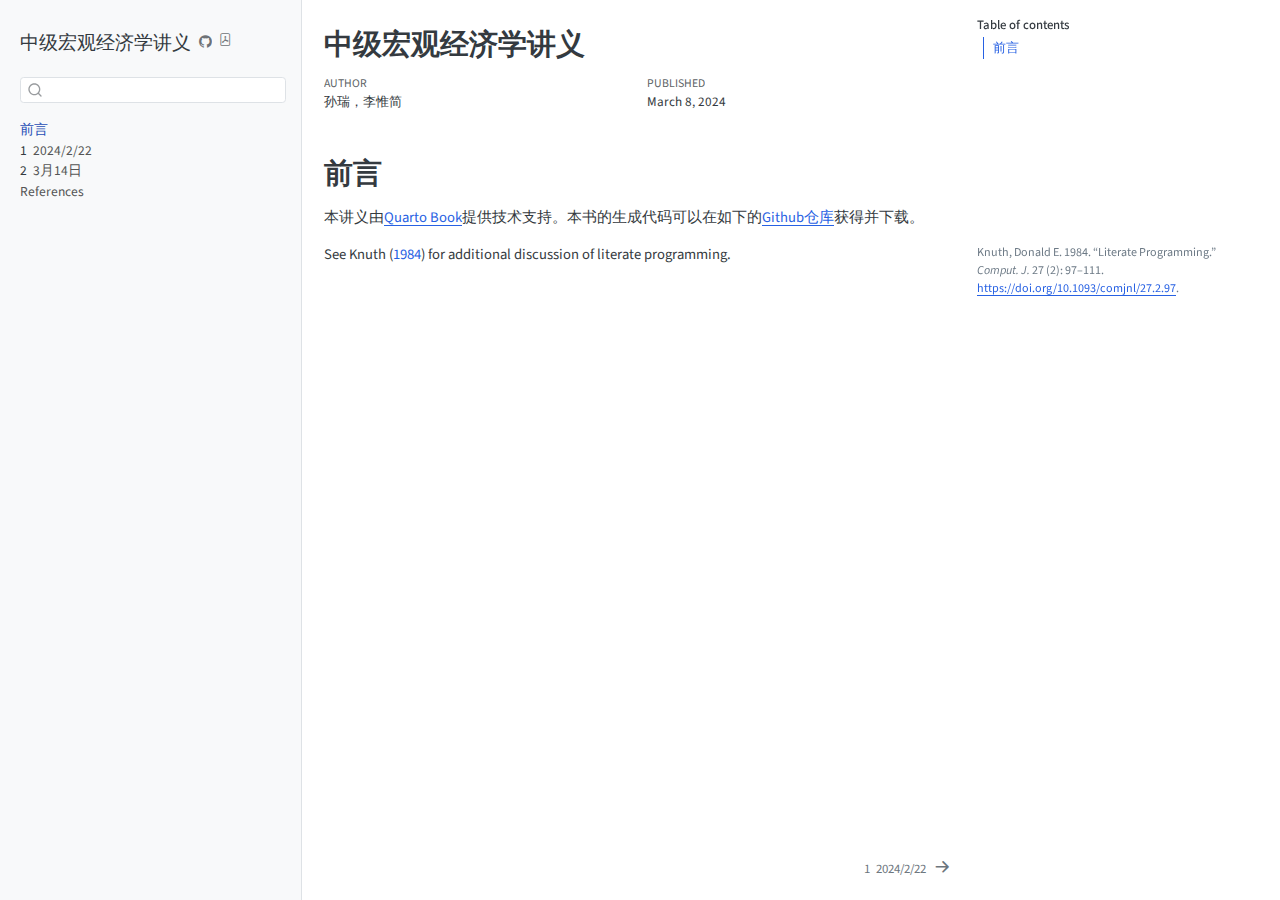
==== docs/index.html @ 631d072f "更新_quarto.yaml" ====
<!DOCTYPE html>
<html xmlns="http://www.w3.org/1999/xhtml" lang="en" xml:lang="en"><head>

<meta charset="utf-8">
<meta name="generator" content="quarto-1.4.550">

<meta name="viewport" content="width=device-width, initial-scale=1.0, user-scalable=yes">

<meta name="author" content="孙瑞，李惟简">
<meta name="dcterms.date" content="2024-03-08">

<title>中级宏观经济学讲义</title>
<style>
code{white-space: pre-wrap;}
span.smallcaps{font-variant: small-caps;}
div.columns{display: flex; gap: min(4vw, 1.5em);}
div.column{flex: auto; overflow-x: auto;}
div.hanging-indent{margin-left: 1.5em; text-indent: -1.5em;}
ul.task-list{list-style: none;}
ul.task-list li input[type="checkbox"] {
  width: 0.8em;
  margin: 0 0.8em 0.2em -1em; /* quarto-specific, see https://github.com/quarto-dev/quarto-cli/issues/4556 */ 
  vertical-align: middle;
}
/* CSS for citations */
div.csl-bib-body { }
div.csl-entry {
  clear: both;
  margin-bottom: 0em;
}
.hanging-indent div.csl-entry {
  margin-left:2em;
  text-indent:-2em;
}
div.csl-left-margin {
  min-width:2em;
  float:left;
}
div.csl-right-inline {
  margin-left:2em;
  padding-left:1em;
}
div.csl-indent {
  margin-left: 2em;
}</style>


<script src="site_libs/quarto-nav/quarto-nav.js"></script>
<script src="site_libs/quarto-nav/headroom.min.js"></script>
<script src="site_libs/clipboard/clipboard.min.js"></script>
<script src="site_libs/quarto-search/autocomplete.umd.js"></script>
<script src="site_libs/quarto-search/fuse.min.js"></script>
<script src="site_libs/quarto-search/quarto-search.js"></script>
<meta name="quarto:offset" content="./">
<link href="./ch1.html" rel="next">
<script src="site_libs/quarto-html/quarto.js"></script>
<script src="site_libs/quarto-html/popper.min.js"></script>
<script src="site_libs/quarto-html/tippy.umd.min.js"></script>
<script src="site_libs/quarto-html/anchor.min.js"></script>
<link href="site_libs/quarto-html/tippy.css" rel="stylesheet">
<link href="site_libs/quarto-html/quarto-syntax-highlighting.css" rel="stylesheet" id="quarto-text-highlighting-styles">
<script src="site_libs/bootstrap/bootstrap.min.js"></script>
<link href="site_libs/bootstrap/bootstrap-icons.css" rel="stylesheet">
<link href="site_libs/bootstrap/bootstrap.min.css" rel="stylesheet" id="quarto-bootstrap" data-mode="light">
<script id="quarto-search-options" type="application/json">{
  "location": "sidebar",
  "copy-button": false,
  "collapse-after": 3,
  "panel-placement": "start",
  "type": "textbox",
  "limit": 50,
  "keyboard-shortcut": [
    "f",
    "/",
    "s"
  ],
  "show-item-context": false,
  "language": {
    "search-no-results-text": "No results",
    "search-matching-documents-text": "matching documents",
    "search-copy-link-title": "Copy link to search",
    "search-hide-matches-text": "Hide additional matches",
    "search-more-match-text": "more match in this document",
    "search-more-matches-text": "more matches in this document",
    "search-clear-button-title": "Clear",
    "search-text-placeholder": "",
    "search-detached-cancel-button-title": "Cancel",
    "search-submit-button-title": "Submit",
    "search-label": "Search"
  }
}</script>
<style>html{ scroll-behavior: smooth; }</style>


</head>

<body class="nav-sidebar docked slimcontent">

<div id="quarto-search-results"></div>
  <header id="quarto-header" class="headroom fixed-top">
  <nav class="quarto-secondary-nav">
    <div class="container-fluid d-flex">
      <button type="button" class="quarto-btn-toggle btn" data-bs-toggle="collapse" data-bs-target=".quarto-sidebar-collapse-item" aria-controls="quarto-sidebar" aria-expanded="false" aria-label="Toggle sidebar navigation" onclick="if (window.quartoToggleHeadroom) { window.quartoToggleHeadroom(); }">
        <i class="bi bi-layout-text-sidebar-reverse"></i>
      </button>
        <nav class="quarto-page-breadcrumbs" aria-label="breadcrumb"><ol class="breadcrumb"><li class="breadcrumb-item"><a href="./index.html">前言</a></li></ol></nav>
        <a class="flex-grow-1" role="button" data-bs-toggle="collapse" data-bs-target=".quarto-sidebar-collapse-item" aria-controls="quarto-sidebar" aria-expanded="false" aria-label="Toggle sidebar navigation" onclick="if (window.quartoToggleHeadroom) { window.quartoToggleHeadroom(); }">      
        </a>
      <button type="button" class="btn quarto-search-button" aria-label="" onclick="window.quartoOpenSearch();">
        <i class="bi bi-search"></i>
      </button>
    </div>
  </nav>
</header>
<!-- content -->
<div id="quarto-content" class="quarto-container page-columns page-rows-contents page-layout-article">
<!-- sidebar -->
  <nav id="quarto-sidebar" class="sidebar collapse collapse-horizontal quarto-sidebar-collapse-item sidebar-navigation docked overflow-auto">
    <div class="pt-lg-2 mt-2 text-left sidebar-header">
    <div class="sidebar-title mb-0 py-0">
      <a href="./">中级宏观经济学讲义</a> 
        <div class="sidebar-tools-main">
    <div class="dropdown">
      <a href="" title="" id="quarto-navigation-tool-dropdown-0" class="quarto-navigation-tool dropdown-toggle px-1" data-bs-toggle="dropdown" aria-expanded="false" aria-label=""><i class="bi bi-github"></i></a>
      <ul class="dropdown-menu" aria-labelledby="quarto-navigation-tool-dropdown-0">
          <li>
            <a class="dropdown-item sidebar-tools-main-item" href="https://github.com/George-Sun-ECON/Intermediate_Macro">
            Source Code
            </a>
          </li>
      </ul>
    </div>
    <a href="./中级宏观经济学讲义.pdf" title="Download PDF" class="quarto-navigation-tool px-1" aria-label="Download PDF"><i class="bi bi-file-pdf"></i></a>
</div>
    </div>
      </div>
        <div class="mt-2 flex-shrink-0 align-items-center">
        <div class="sidebar-search">
        <div id="quarto-search" class="" title="Search"></div>
        </div>
        </div>
    <div class="sidebar-menu-container"> 
    <ul class="list-unstyled mt-1">
        <li class="sidebar-item">
  <div class="sidebar-item-container"> 
  <a href="./index.html" class="sidebar-item-text sidebar-link active">
 <span class="menu-text">前言</span></a>
  </div>
</li>
        <li class="sidebar-item">
  <div class="sidebar-item-container"> 
  <a href="./ch1.html" class="sidebar-item-text sidebar-link">
 <span class="menu-text"><span class="chapter-number">1</span>&nbsp; <span class="chapter-title">2024/2/22</span></span></a>
  </div>
</li>
        <li class="sidebar-item">
  <div class="sidebar-item-container"> 
  <a href="./ch2.html" class="sidebar-item-text sidebar-link">
 <span class="menu-text"><span class="chapter-number">2</span>&nbsp; <span class="chapter-title">3月14日</span></span></a>
  </div>
</li>
        <li class="sidebar-item">
  <div class="sidebar-item-container"> 
  <a href="./references.html" class="sidebar-item-text sidebar-link">
 <span class="menu-text">References</span></a>
  </div>
</li>
    </ul>
    </div>
</nav>
<div id="quarto-sidebar-glass" class="quarto-sidebar-collapse-item" data-bs-toggle="collapse" data-bs-target=".quarto-sidebar-collapse-item"></div>
<!-- margin-sidebar -->
    <div id="quarto-margin-sidebar" class="sidebar margin-sidebar">
        <nav id="TOC" role="doc-toc" class="toc-active">
    <h2 id="toc-title">Table of contents</h2>
   
  <ul>
  <li><a href="#前言" id="toc-前言" class="nav-link active" data-scroll-target="#前言">前言</a></li>
  </ul>
</nav>
    </div>
<!-- main -->
<main class="content page-columns page-full" id="quarto-document-content">

<header id="title-block-header" class="quarto-title-block default">
<div class="quarto-title">
<h1 class="title">中级宏观经济学讲义</h1>
</div>



<div class="quarto-title-meta">

    <div>
    <div class="quarto-title-meta-heading">Author</div>
    <div class="quarto-title-meta-contents">
             <p>孙瑞，李惟简 </p>
          </div>
  </div>
    
    <div>
    <div class="quarto-title-meta-heading">Published</div>
    <div class="quarto-title-meta-contents">
      <p class="date">March 8, 2024</p>
    </div>
  </div>
  
    
  </div>
  


</header>


<section id="前言" class="level1 unnumbered page-columns page-full">
<h1 class="unnumbered">前言</h1>
<p>本讲义由<a href="https://quarto.org/docs/books">Quarto Book</a>提供技术支持。本书的生成代码可以在如下的<a href="https://George-Sun-Econ.github.io">Github仓库</a>获得并下载。</p>
<p>See <span class="citation" data-cites="knuth84">Knuth (<a href="references.html#ref-knuth84" role="doc-biblioref">1984</a>)</span> for additional discussion of literate programming.</p>


<div class="no-row-height column-margin column-container"><div id="ref-knuth84" class="csl-entry" role="listitem">
Knuth, Donald E. 1984. <span>“Literate Programming.”</span> <em>Comput. J.</em> 27 (2): 97–111. <a href="https://doi.org/10.1093/comjnl/27.2.97">https://doi.org/10.1093/comjnl/27.2.97</a>.
</div></div>
</section>

</main> <!-- /main -->
<script id="quarto-html-after-body" type="application/javascript">
window.document.addEventListener("DOMContentLoaded", function (event) {
  const toggleBodyColorMode = (bsSheetEl) => {
    const mode = bsSheetEl.getAttribute("data-mode");
    const bodyEl = window.document.querySelector("body");
    if (mode === "dark") {
      bodyEl.classList.add("quarto-dark");
      bodyEl.classList.remove("quarto-light");
    } else {
      bodyEl.classList.add("quarto-light");
      bodyEl.classList.remove("quarto-dark");
    }
  }
  const toggleBodyColorPrimary = () => {
    const bsSheetEl = window.document.querySelector("link#quarto-bootstrap");
    if (bsSheetEl) {
      toggleBodyColorMode(bsSheetEl);
    }
  }
  toggleBodyColorPrimary();  
  const icon = "";
  const anchorJS = new window.AnchorJS();
  anchorJS.options = {
    placement: 'right',
    icon: icon
  };
  anchorJS.add('.anchored');
  const isCodeAnnotation = (el) => {
    for (const clz of el.classList) {
      if (clz.startsWith('code-annotation-')) {                     
        return true;
      }
    }
    return false;
  }
  const clipboard = new window.ClipboardJS('.code-copy-button', {
    text: function(trigger) {
      const codeEl = trigger.previousElementSibling.cloneNode(true);
      for (const childEl of codeEl.children) {
        if (isCodeAnnotation(childEl)) {
          childEl.remove();
        }
      }
      return codeEl.innerText;
    }
  });
  clipboard.on('success', function(e) {
    // button target
    const button = e.trigger;
    // don't keep focus
    button.blur();
    // flash "checked"
    button.classList.add('code-copy-button-checked');
    var currentTitle = button.getAttribute("title");
    button.setAttribute("title", "Copied!");
    let tooltip;
    if (window.bootstrap) {
      button.setAttribute("data-bs-toggle", "tooltip");
      button.setAttribute("data-bs-placement", "left");
      button.setAttribute("data-bs-title", "Copied!");
      tooltip = new bootstrap.Tooltip(button, 
        { trigger: "manual", 
          customClass: "code-copy-button-tooltip",
          offset: [0, -8]});
      tooltip.show();    
    }
    setTimeout(function() {
      if (tooltip) {
        tooltip.hide();
        button.removeAttribute("data-bs-title");
        button.removeAttribute("data-bs-toggle");
        button.removeAttribute("data-bs-placement");
      }
      button.setAttribute("title", currentTitle);
      button.classList.remove('code-copy-button-checked');
    }, 1000);
    // clear code selection
    e.clearSelection();
  });
  function tippyHover(el, contentFn, onTriggerFn, onUntriggerFn) {
    const config = {
      allowHTML: true,
      maxWidth: 500,
      delay: 100,
      arrow: false,
      appendTo: function(el) {
          return el.parentElement;
      },
      interactive: true,
      interactiveBorder: 10,
      theme: 'quarto',
      placement: 'bottom-start',
    };
    if (contentFn) {
      config.content = contentFn;
    }
    if (onTriggerFn) {
      config.onTrigger = onTriggerFn;
    }
    if (onUntriggerFn) {
      config.onUntrigger = onUntriggerFn;
    }
    window.tippy(el, config); 
  }
  const noterefs = window.document.querySelectorAll('a[role="doc-noteref"]');
  for (var i=0; i<noterefs.length; i++) {
    const ref = noterefs[i];
    tippyHover(ref, function() {
      // use id or data attribute instead here
      let href = ref.getAttribute('data-footnote-href') || ref.getAttribute('href');
      try { href = new URL(href).hash; } catch {}
      const id = href.replace(/^#\/?/, "");
      const note = window.document.getElementById(id);
      return note.innerHTML;
    });
  }
  const xrefs = window.document.querySelectorAll('a.quarto-xref');
  const processXRef = (id, note) => {
    // Strip column container classes
    const stripColumnClz = (el) => {
      el.classList.remove("page-full", "page-columns");
      if (el.children) {
        for (const child of el.children) {
          stripColumnClz(child);
        }
      }
    }
    stripColumnClz(note)
    if (id === null || id.startsWith('sec-')) {
      // Special case sections, only their first couple elements
      const container = document.createElement("div");
      if (note.children && note.children.length > 2) {
        container.appendChild(note.children[0].cloneNode(true));
        for (let i = 1; i < note.children.length; i++) {
          const child = note.children[i];
          if (child.tagName === "P" && child.innerText === "") {
            continue;
          } else {
            container.appendChild(child.cloneNode(true));
            break;
          }
        }
        if (window.Quarto?.typesetMath) {
          window.Quarto.typesetMath(container);
        }
        return container.innerHTML
      } else {
        if (window.Quarto?.typesetMath) {
          window.Quarto.typesetMath(note);
        }
        return note.innerHTML;
      }
    } else {
      // Remove any anchor links if they are present
      const anchorLink = note.querySelector('a.anchorjs-link');
      if (anchorLink) {
        anchorLink.remove();
      }
      if (window.Quarto?.typesetMath) {
        window.Quarto.typesetMath(note);
      }
      // TODO in 1.5, we should make sure this works without a callout special case
      if (note.classList.contains("callout")) {
        return note.outerHTML;
      } else {
        return note.innerHTML;
      }
    }
  }
  for (var i=0; i<xrefs.length; i++) {
    const xref = xrefs[i];
    tippyHover(xref, undefined, function(instance) {
      instance.disable();
      let url = xref.getAttribute('href');
      let hash = undefined; 
      if (url.startsWith('#')) {
        hash = url;
      } else {
        try { hash = new URL(url).hash; } catch {}
      }
      if (hash) {
        const id = hash.replace(/^#\/?/, "");
        const note = window.document.getElementById(id);
        if (note !== null) {
          try {
            const html = processXRef(id, note.cloneNode(true));
            instance.setContent(html);
          } finally {
            instance.enable();
            instance.show();
          }
        } else {
          // See if we can fetch this
          fetch(url.split('#')[0])
          .then(res => res.text())
          .then(html => {
            const parser = new DOMParser();
            const htmlDoc = parser.parseFromString(html, "text/html");
            const note = htmlDoc.getElementById(id);
            if (note !== null) {
              const html = processXRef(id, note);
              instance.setContent(html);
            } 
          }).finally(() => {
            instance.enable();
            instance.show();
          });
        }
      } else {
        // See if we can fetch a full url (with no hash to target)
        // This is a special case and we should probably do some content thinning / targeting
        fetch(url)
        .then(res => res.text())
        .then(html => {
          const parser = new DOMParser();
          const htmlDoc = parser.parseFromString(html, "text/html");
          const note = htmlDoc.querySelector('main.content');
          if (note !== null) {
            // This should only happen for chapter cross references
            // (since there is no id in the URL)
            // remove the first header
            if (note.children.length > 0 && note.children[0].tagName === "HEADER") {
              note.children[0].remove();
            }
            const html = processXRef(null, note);
            instance.setContent(html);
          } 
        }).finally(() => {
          instance.enable();
          instance.show();
        });
      }
    }, function(instance) {
    });
  }
      let selectedAnnoteEl;
      const selectorForAnnotation = ( cell, annotation) => {
        let cellAttr = 'data-code-cell="' + cell + '"';
        let lineAttr = 'data-code-annotation="' +  annotation + '"';
        const selector = 'span[' + cellAttr + '][' + lineAttr + ']';
        return selector;
      }
      const selectCodeLines = (annoteEl) => {
        const doc = window.document;
        const targetCell = annoteEl.getAttribute("data-target-cell");
        const targetAnnotation = annoteEl.getAttribute("data-target-annotation");
        const annoteSpan = window.document.querySelector(selectorForAnnotation(targetCell, targetAnnotation));
        const lines = annoteSpan.getAttribute("data-code-lines").split(",");
        const lineIds = lines.map((line) => {
          return targetCell + "-" + line;
        })
        let top = null;
        let height = null;
        let parent = null;
        if (lineIds.length > 0) {
            //compute the position of the single el (top and bottom and make a div)
            const el = window.document.getElementById(lineIds[0]);
            top = el.offsetTop;
            height = el.offsetHeight;
            parent = el.parentElement.parentElement;
          if (lineIds.length > 1) {
            const lastEl = window.document.getElementById(lineIds[lineIds.length - 1]);
            const bottom = lastEl.offsetTop + lastEl.offsetHeight;
            height = bottom - top;
          }
          if (top !== null && height !== null && parent !== null) {
            // cook up a div (if necessary) and position it 
            let div = window.document.getElementById("code-annotation-line-highlight");
            if (div === null) {
              div = window.document.createElement("div");
              div.setAttribute("id", "code-annotation-line-highlight");
              div.style.position = 'absolute';
              parent.appendChild(div);
            }
            div.style.top = top - 2 + "px";
            div.style.height = height + 4 + "px";
            div.style.left = 0;
            let gutterDiv = window.document.getElementById("code-annotation-line-highlight-gutter");
            if (gutterDiv === null) {
              gutterDiv = window.document.createElement("div");
              gutterDiv.setAttribute("id", "code-annotation-line-highlight-gutter");
              gutterDiv.style.position = 'absolute';
              const codeCell = window.document.getElementById(targetCell);
              const gutter = codeCell.querySelector('.code-annotation-gutter');
              gutter.appendChild(gutterDiv);
            }
            gutterDiv.style.top = top - 2 + "px";
            gutterDiv.style.height = height + 4 + "px";
          }
          selectedAnnoteEl = annoteEl;
        }
      };
      const unselectCodeLines = () => {
        const elementsIds = ["code-annotation-line-highlight", "code-annotation-line-highlight-gutter"];
        elementsIds.forEach((elId) => {
          const div = window.document.getElementById(elId);
          if (div) {
            div.remove();
          }
        });
        selectedAnnoteEl = undefined;
      };
        // Handle positioning of the toggle
    window.addEventListener(
      "resize",
      throttle(() => {
        elRect = undefined;
        if (selectedAnnoteEl) {
          selectCodeLines(selectedAnnoteEl);
        }
      }, 10)
    );
    function throttle(fn, ms) {
    let throttle = false;
    let timer;
      return (...args) => {
        if(!throttle) { // first call gets through
            fn.apply(this, args);
            throttle = true;
        } else { // all the others get throttled
            if(timer) clearTimeout(timer); // cancel #2
            timer = setTimeout(() => {
              fn.apply(this, args);
              timer = throttle = false;
            }, ms);
        }
      };
    }
      // Attach click handler to the DT
      const annoteDls = window.document.querySelectorAll('dt[data-target-cell]');
      for (const annoteDlNode of annoteDls) {
        annoteDlNode.addEventListener('click', (event) => {
          const clickedEl = event.target;
          if (clickedEl !== selectedAnnoteEl) {
            unselectCodeLines();
            const activeEl = window.document.querySelector('dt[data-target-cell].code-annotation-active');
            if (activeEl) {
              activeEl.classList.remove('code-annotation-active');
            }
            selectCodeLines(clickedEl);
            clickedEl.classList.add('code-annotation-active');
          } else {
            // Unselect the line
            unselectCodeLines();
            clickedEl.classList.remove('code-annotation-active');
          }
        });
      }
  const findCites = (el) => {
    const parentEl = el.parentElement;
    if (parentEl) {
      const cites = parentEl.dataset.cites;
      if (cites) {
        return {
          el,
          cites: cites.split(' ')
        };
      } else {
        return findCites(el.parentElement)
      }
    } else {
      return undefined;
    }
  };
  var bibliorefs = window.document.querySelectorAll('a[role="doc-biblioref"]');
  for (var i=0; i<bibliorefs.length; i++) {
    const ref = bibliorefs[i];
    const citeInfo = findCites(ref);
    if (citeInfo) {
      tippyHover(citeInfo.el, function() {
        var popup = window.document.createElement('div');
        citeInfo.cites.forEach(function(cite) {
          var citeDiv = window.document.createElement('div');
          citeDiv.classList.add('hanging-indent');
          citeDiv.classList.add('csl-entry');
          var biblioDiv = window.document.getElementById('ref-' + cite);
          if (biblioDiv) {
            citeDiv.innerHTML = biblioDiv.innerHTML;
          }
          popup.appendChild(citeDiv);
        });
        return popup.innerHTML;
      });
    }
  }
});
</script>
<nav class="page-navigation">
  <div class="nav-page nav-page-previous">
  </div>
  <div class="nav-page nav-page-next">
      <a href="./ch1.html" class="pagination-link" aria-label="2024/2/22">
        <span class="nav-page-text"><span class="chapter-number">1</span>&nbsp; <span class="chapter-title">2024/2/22</span></span> <i class="bi bi-arrow-right-short"></i>
      </a>
  </div>
</nav>
</div> <!-- /content -->




<script src="site_libs/quarto-html/zenscroll-min.js"></script>
</body></html>
---- docs/site_libs/quarto-html/tippy.css ----
.tippy-box[data-animation=fade][data-state=hidden]{opacity:0}[data-tippy-root]{max-width:calc(100vw - 10px)}.tippy-box{position:relative;background-color:#333;color:#fff;border-radius:4px;font-size:14px;line-height:1.4;white-space:normal;outline:0;transition-property:transform,visibility,opacity}.tippy-box[data-placement^=top]>.tippy-arrow{bottom:0}.tippy-box[data-placement^=top]>.tippy-arrow:before{bottom:-7px;left:0;border-width:8px 8px 0;border-top-color:initial;transform-origin:center top}.tippy-box[data-placement^=bottom]>.tippy-arrow{top:0}.tippy-box[data-placement^=bottom]>.tippy-arrow:before{top:-7px;left:0;border-width:0 8px 8px;border-bottom-color:initial;transform-origin:center bottom}.tippy-box[data-placement^=left]>.tippy-arrow{right:0}.tippy-box[data-placement^=left]>.tippy-arrow:before{border-width:8px 0 8px 8px;border-left-color:initial;right:-7px;transform-origin:center left}.tippy-box[data-placement^=right]>.tippy-arrow{left:0}.tippy-box[data-placement^=right]>.tippy-arrow:before{left:-7px;border-width:8px 8px 8px 0;border-right-color:initial;transform-origin:center right}.tippy-box[data-inertia][data-state=visible]{transition-timing-function:cubic-bezier(.54,1.5,.38,1.11)}.tippy-arrow{width:16px;height:16px;color:#333}.tippy-arrow:before{content:"";position:absolute;border-color:transparent;border-style:solid}.tippy-content{position:relative;padding:5px 9px;z-index:1}
---- docs/site_libs/quarto-html/quarto-syntax-highlighting.css ----
/* quarto syntax highlight colors */
:root {
  --quarto-hl-ot-color: #003B4F;
  --quarto-hl-at-color: #657422;
  --quarto-hl-ss-color: #20794D;
  --quarto-hl-an-color: #5E5E5E;
  --quarto-hl-fu-color: #4758AB;
  --quarto-hl-st-color: #20794D;
  --quarto-hl-cf-color: #003B4F;
  --quarto-hl-op-color: #5E5E5E;
  --quarto-hl-er-color: #AD0000;
  --quarto-hl-bn-color: #AD0000;
  --quarto-hl-al-color: #AD0000;
  --quarto-hl-va-color: #111111;
  --quarto-hl-bu-color: inherit;
  --quarto-hl-ex-color: inherit;
  --quarto-hl-pp-color: #AD0000;
  --quarto-hl-in-color: #5E5E5E;
  --quarto-hl-vs-color: #20794D;
  --quarto-hl-wa-color: #5E5E5E;
  --quarto-hl-do-color: #5E5E5E;
  --quarto-hl-im-color: #00769E;
  --quarto-hl-ch-color: #20794D;
  --quarto-hl-dt-color: #AD0000;
  --quarto-hl-fl-color: #AD0000;
  --quarto-hl-co-color: #5E5E5E;
  --quarto-hl-cv-color: #5E5E5E;
  --quarto-hl-cn-color: #8f5902;
  --quarto-hl-sc-color: #5E5E5E;
  --quarto-hl-dv-color: #AD0000;
  --quarto-hl-kw-color: #003B4F;
}

/* other quarto variables */
:root {
  --quarto-font-monospace: SFMono-Regular, Menlo, Monaco, Consolas, "Liberation Mono", "Courier New", monospace;
}

pre > code.sourceCode > span {
  color: #003B4F;
}

code span {
  color: #003B4F;
}

code.sourceCode > span {
  color: #003B4F;
}

div.sourceCode,
div.sourceCode pre.sourceCode {
  color: #003B4F;
}

code span.ot {
  color: #003B4F;
  font-style: inherit;
}

code span.at {
  color: #657422;
  font-style: inherit;
}

code span.ss {
  color: #20794D;
  font-style: inherit;
}

code span.an {
  color: #5E5E5E;
  font-style: inherit;
}

code span.fu {
  color: #4758AB;
  font-style: inherit;
}

code span.st {
  color: #20794D;
  font-style: inherit;
}

code span.cf {
  color: #003B4F;
  font-style: inherit;
}

code span.op {
  color: #5E5E5E;
  font-style: inherit;
}

code span.er {
  color: #AD0000;
  font-style: inherit;
}

code span.bn {
  color: #AD0000;
  font-style: inherit;
}

code span.al {
  color: #AD0000;
  font-style: inherit;
}

code span.va {
  color: #111111;
  font-style: inherit;
}

code span.bu {
  font-style: inherit;
}

code span.ex {
  font-style: inherit;
}

code span.pp {
  color: #AD0000;
  font-style: inherit;
}

code span.in {
  color: #5E5E5E;
  font-style: inherit;
}

code span.vs {
  color: #20794D;
  font-style: inherit;
}

code span.wa {
  color: #5E5E5E;
  font-style: italic;
}

code span.do {
  color: #5E5E5E;
  font-style: italic;
}

code span.im {
  color: #00769E;
  font-style: inherit;
}

code span.ch {
  color: #20794D;
  font-style: inherit;
}

code span.dt {
  color: #AD0000;
  font-style: inherit;
}

code span.fl {
  color: #AD0000;
  font-style: inherit;
}

code span.co {
  color: #5E5E5E;
  font-style: inherit;
}

code span.cv {
  color: #5E5E5E;
  font-style: italic;
}

code span.cn {
  color: #8f5902;
  font-style: inherit;
}

code span.sc {
  color: #5E5E5E;
  font-style: inherit;
}

code span.dv {
  color: #AD0000;
  font-style: inherit;
}

code span.kw {
  color: #003B4F;
  font-style: inherit;
}

.prevent-inlining {
  content: "</";
}

/*# sourceMappingURL=debc5d5d77c3f9108843748ff7464032.css.map */
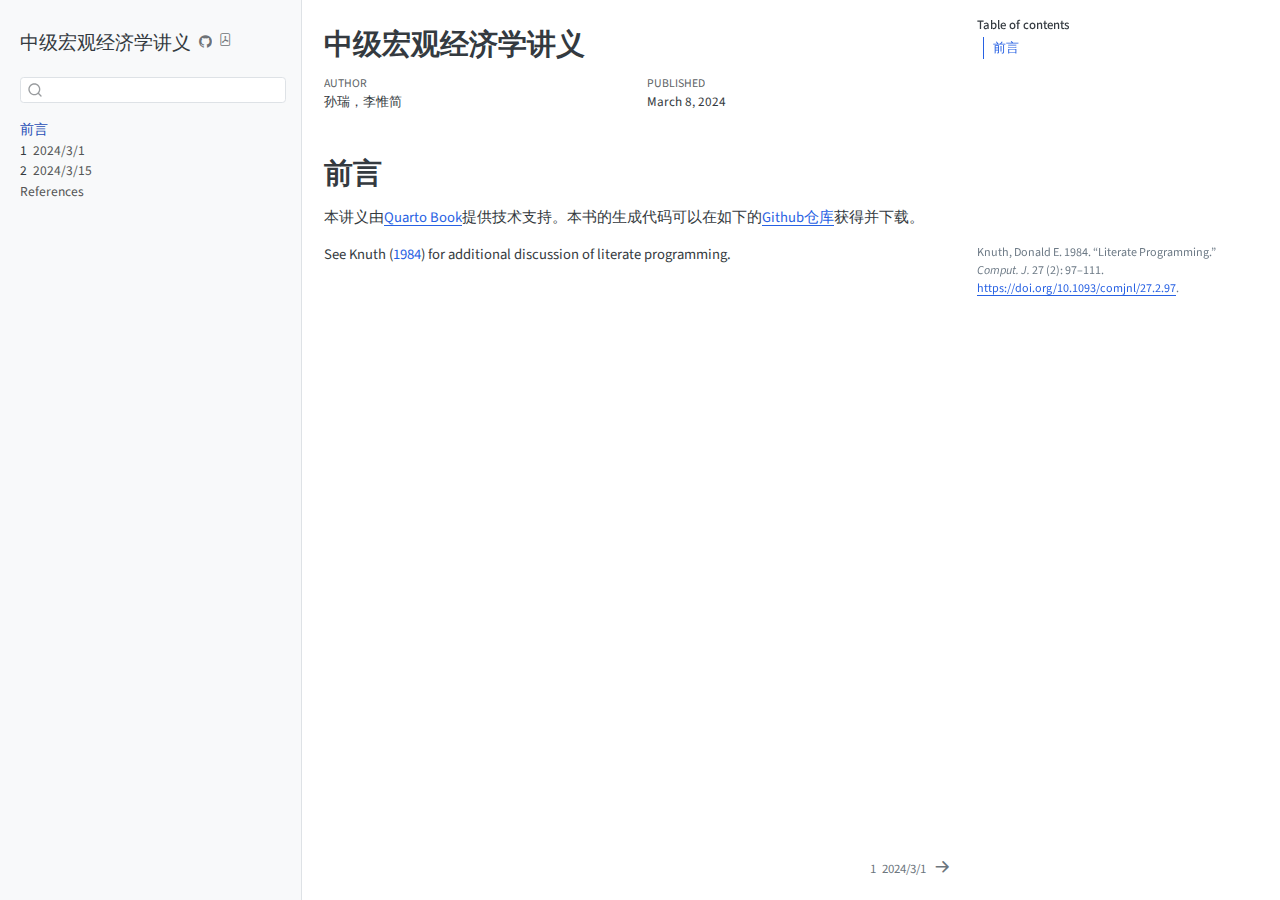
==== commit 9db84007: "3/8 更新" ====
--- a/docs/index.html
+++ b/docs/index.html
@@ -150,13 +150,13 @@
         <li class="sidebar-item">
   <div class="sidebar-item-container"> 
   <a href="./ch1.html" class="sidebar-item-text sidebar-link">
- <span class="menu-text"><span class="chapter-number">1</span>&nbsp; <span class="chapter-title">2024/2/22</span></span></a>
+ <span class="menu-text"><span class="chapter-number">1</span>&nbsp; <span class="chapter-title">2024/3/1</span></span></a>
   </div>
 </li>
         <li class="sidebar-item">
   <div class="sidebar-item-container"> 
   <a href="./ch2.html" class="sidebar-item-text sidebar-link">
- <span class="menu-text"><span class="chapter-number">2</span>&nbsp; <span class="chapter-title">3月14日</span></span></a>
+ <span class="menu-text"><span class="chapter-number">2</span>&nbsp; <span class="chapter-title">2024/3/15</span></span></a>
   </div>
 </li>
         <li class="sidebar-item">
@@ -616,8 +616,8 @@
   <div class="nav-page nav-page-previous">
   </div>
   <div class="nav-page nav-page-next">
-      <a href="./ch1.html" class="pagination-link" aria-label="2024/2/22">
-        <span class="nav-page-text"><span class="chapter-number">1</span>&nbsp; <span class="chapter-title">2024/2/22</span></span> <i class="bi bi-arrow-right-short"></i>
+      <a href="./ch1.html" class="pagination-link" aria-label="2024/3/1">
+        <span class="nav-page-text"><span class="chapter-number">1</span>&nbsp; <span class="chapter-title">2024/3/1</span></span> <i class="bi bi-arrow-right-short"></i>
       </a>
   </div>
 </nav>
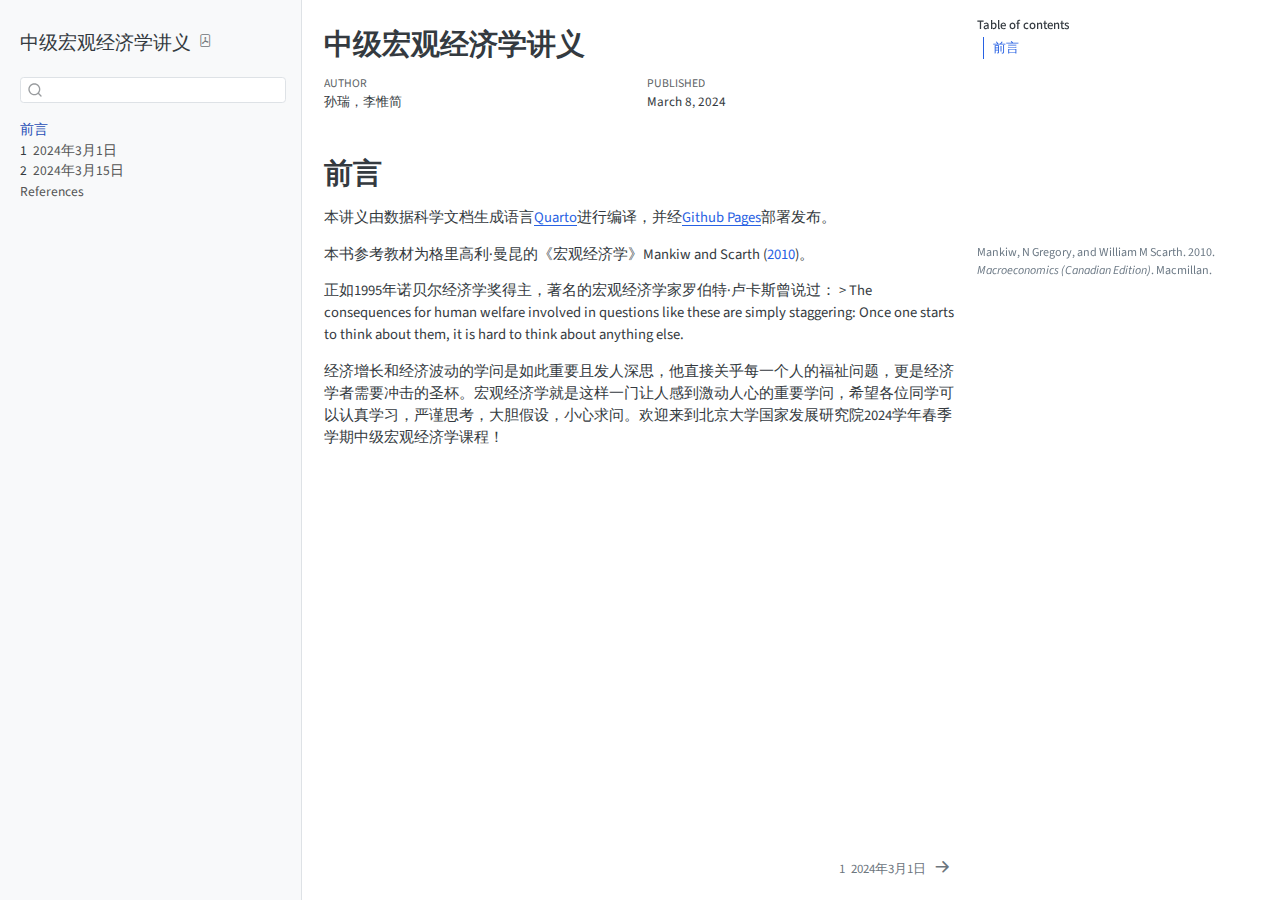
==== commit bc03a905: "3/9更新" ====
--- a/docs/index.html
+++ b/docs/index.html
@@ -120,16 +120,6 @@
     <div class="sidebar-title mb-0 py-0">
       <a href="./">中级宏观经济学讲义</a> 
         <div class="sidebar-tools-main">
-    <div class="dropdown">
-      <a href="" title="" id="quarto-navigation-tool-dropdown-0" class="quarto-navigation-tool dropdown-toggle px-1" data-bs-toggle="dropdown" aria-expanded="false" aria-label=""><i class="bi bi-github"></i></a>
-      <ul class="dropdown-menu" aria-labelledby="quarto-navigation-tool-dropdown-0">
-          <li>
-            <a class="dropdown-item sidebar-tools-main-item" href="https://github.com/George-Sun-ECON/Intermediate_Macro">
-            Source Code
-            </a>
-          </li>
-      </ul>
-    </div>
     <a href="./中级宏观经济学讲义.pdf" title="Download PDF" class="quarto-navigation-tool px-1" aria-label="Download PDF"><i class="bi bi-file-pdf"></i></a>
 </div>
     </div>
@@ -150,13 +140,13 @@
         <li class="sidebar-item">
   <div class="sidebar-item-container"> 
   <a href="./ch1.html" class="sidebar-item-text sidebar-link">
- <span class="menu-text"><span class="chapter-number">1</span>&nbsp; <span class="chapter-title">2024/3/1</span></span></a>
+ <span class="menu-text"><span class="chapter-number">1</span>&nbsp; <span class="chapter-title">2024年3月1日</span></span></a>
   </div>
 </li>
         <li class="sidebar-item">
   <div class="sidebar-item-container"> 
   <a href="./ch2.html" class="sidebar-item-text sidebar-link">
- <span class="menu-text"><span class="chapter-number">2</span>&nbsp; <span class="chapter-title">2024/3/15</span></span></a>
+ <span class="menu-text"><span class="chapter-number">2</span>&nbsp; <span class="chapter-title">2024年3月15日</span></span></a>
   </div>
 </li>
         <li class="sidebar-item">
@@ -215,13 +205,15 @@
 
 <section id="前言" class="level1 unnumbered page-columns page-full">
 <h1 class="unnumbered">前言</h1>
-<p>本讲义由<a href="https://quarto.org/docs/books">Quarto Book</a>提供技术支持。本书的生成代码可以在如下的<a href="https://George-Sun-Econ.github.io">Github仓库</a>获得并下载。</p>
-<p>See <span class="citation" data-cites="knuth84">Knuth (<a href="references.html#ref-knuth84" role="doc-biblioref">1984</a>)</span> for additional discussion of literate programming.</p>
-
-
-<div class="no-row-height column-margin column-container"><div id="ref-knuth84" class="csl-entry" role="listitem">
-Knuth, Donald E. 1984. <span>“Literate Programming.”</span> <em>Comput. J.</em> 27 (2): 97–111. <a href="https://doi.org/10.1093/comjnl/27.2.97">https://doi.org/10.1093/comjnl/27.2.97</a>.
-</div></div>
+<p>本讲义由数据科学文档生成语言<a href="https://quarto.org/docs/books">Quarto</a>进行编译，并经<a href="https://pages.github.com/">Github Pages</a>部署发布。</p>
+<p>本书参考教材为格里高利·曼昆的《宏观经济学》<span class="citation" data-cites="mankiw2010macroeconomics">Mankiw and Scarth (<a href="references.html#ref-mankiw2010macroeconomics" role="doc-biblioref">2010</a>)</span>。</p>
+<div class="no-row-height column-margin column-container"><div id="ref-mankiw2010macroeconomics" class="csl-entry" role="listitem">
+Mankiw, N Gregory, and William M Scarth. 2010. <em>Macroeconomics (Canadian Edition)</em>. Macmillan.
+</div></div><p>正如1995年诺贝尔经济学奖得主，著名的宏观经济学家罗伯特·卢卡斯曾说过： &gt; The consequences for human welfare involved in questions like these are simply staggering: Once one starts to think about them, it is hard to think about anything else.</p>
+<p>经济增长和经济波动的学问是如此重要且发人深思，他直接关乎每一个人的福祉问题，更是经济学者需要冲击的圣杯。宏观经济学就是这样一门让人感到激动人心的重要学问，希望各位同学可以认真学习，严谨思考，大胆假设，小心求问。欢迎来到北京大学国家发展研究院2024学年春季学期中级宏观经济学课程！</p>
+
+
+
 </section>
 
 </main> <!-- /main -->
@@ -616,8 +608,8 @@
   <div class="nav-page nav-page-previous">
   </div>
   <div class="nav-page nav-page-next">
-      <a href="./ch1.html" class="pagination-link" aria-label="2024/3/1">
-        <span class="nav-page-text"><span class="chapter-number">1</span>&nbsp; <span class="chapter-title">2024/3/1</span></span> <i class="bi bi-arrow-right-short"></i>
+      <a href="./ch1.html" class="pagination-link" aria-label="2024年3月1日">
+        <span class="nav-page-text"><span class="chapter-number">1</span>&nbsp; <span class="chapter-title">2024年3月1日</span></span> <i class="bi bi-arrow-right-short"></i>
       </a>
   </div>
 </nav>
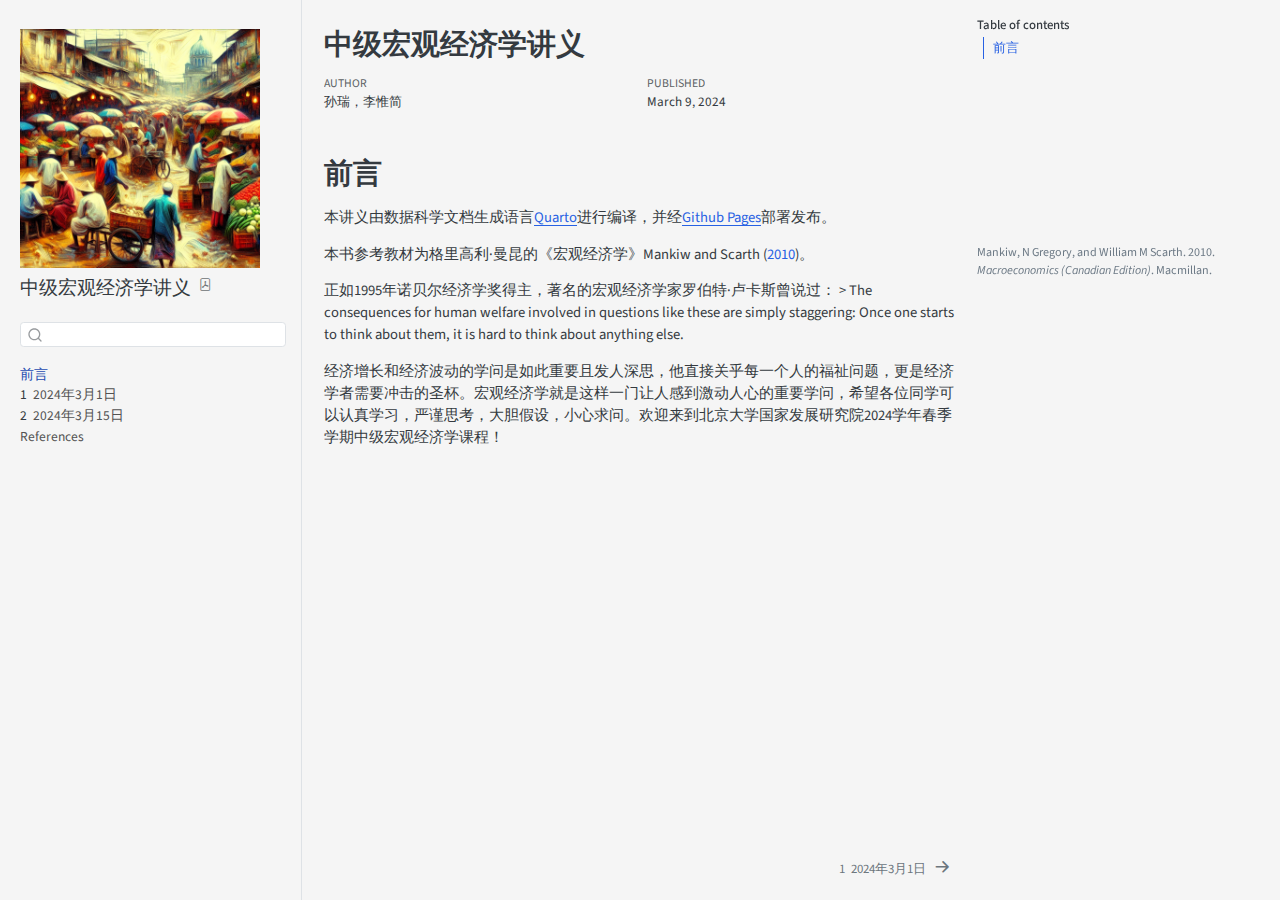
==== commit d77fe40b: "book样式更新" ====
--- a/docs/index.html
+++ b/docs/index.html
@@ -2,12 +2,12 @@
 <html xmlns="http://www.w3.org/1999/xhtml" lang="en" xml:lang="en"><head>
 
 <meta charset="utf-8">
-<meta name="generator" content="quarto-1.4.550">
+<meta name="generator" content="quarto-1.4.551">
 
 <meta name="viewport" content="width=device-width, initial-scale=1.0, user-scalable=yes">
 
 <meta name="author" content="孙瑞，李惟简">
-<meta name="dcterms.date" content="2024-03-08">
+<meta name="dcterms.date" content="2024-03-09">
 
 <title>中级宏观经济学讲义</title>
 <style>
@@ -53,6 +53,7 @@
 <script src="site_libs/quarto-search/quarto-search.js"></script>
 <meta name="quarto:offset" content="./">
 <link href="./ch1.html" rel="next">
+<link href="./cover-economic-ai.png" rel="icon" type="image/png">
 <script src="site_libs/quarto-html/quarto.js"></script>
 <script src="site_libs/quarto-html/popper.min.js"></script>
 <script src="site_libs/quarto-html/tippy.umd.min.js"></script>
@@ -92,6 +93,7 @@
 <style>html{ scroll-behavior: smooth; }</style>
 
 
+<link rel="stylesheet" href="custom.css">
 </head>
 
 <body class="nav-sidebar docked slimcontent">
@@ -116,7 +118,10 @@
 <div id="quarto-content" class="quarto-container page-columns page-rows-contents page-layout-article">
 <!-- sidebar -->
   <nav id="quarto-sidebar" class="sidebar collapse collapse-horizontal quarto-sidebar-collapse-item sidebar-navigation docked overflow-auto">
-    <div class="pt-lg-2 mt-2 text-left sidebar-header">
+    <div class="pt-lg-2 mt-2 text-left sidebar-header sidebar-header-stacked">
+      <a href="./index.html" class="sidebar-logo-link">
+      <img src="./cover-economic-ai.png" alt="" class="sidebar-logo py-0 d-lg-inline d-none">
+      </a>
     <div class="sidebar-title mb-0 py-0">
       <a href="./">中级宏观经济学讲义</a> 
         <div class="sidebar-tools-main">
@@ -191,7 +196,7 @@
     <div>
     <div class="quarto-title-meta-heading">Published</div>
     <div class="quarto-title-meta-contents">
-      <p class="date">March 8, 2024</p>
+      <p class="date">March 9, 2024</p>
     </div>
   </div>
   
@@ -296,6 +301,24 @@
     // clear code selection
     e.clearSelection();
   });
+    var localhostRegex = new RegExp(/^(?:http|https):\/\/localhost\:?[0-9]*\//);
+    var mailtoRegex = new RegExp(/^mailto:/);
+      var filterRegex = new RegExp('/' + window.location.host + '/');
+    var isInternal = (href) => {
+        return filterRegex.test(href) || localhostRegex.test(href) || mailtoRegex.test(href);
+    }
+    // Inspect non-navigation links and adorn them if external
+ 	var links = window.document.querySelectorAll('a[href]:not(.nav-link):not(.navbar-brand):not(.toc-action):not(.sidebar-link):not(.sidebar-item-toggle):not(.pagination-link):not(.no-external):not([aria-hidden]):not(.dropdown-item):not(.quarto-navigation-tool)');
+    for (var i=0; i<links.length; i++) {
+      const link = links[i];
+      if (!isInternal(link.href)) {
+        // undo the damage that might have been done by quarto-nav.js in the case of
+        // links that we want to consider external
+        if (link.dataset.originalHref !== undefined) {
+          link.href = link.dataset.originalHref;
+        }
+      }
+    }
   function tippyHover(el, contentFn, onTriggerFn, onUntriggerFn) {
     const config = {
       allowHTML: true,
@@ -330,7 +353,11 @@
       try { href = new URL(href).hash; } catch {}
       const id = href.replace(/^#\/?/, "");
       const note = window.document.getElementById(id);
-      return note.innerHTML;
+      if (note) {
+        return note.innerHTML;
+      } else {
+        return "";
+      }
     });
   }
   const xrefs = window.document.querySelectorAll('a.quarto-xref');
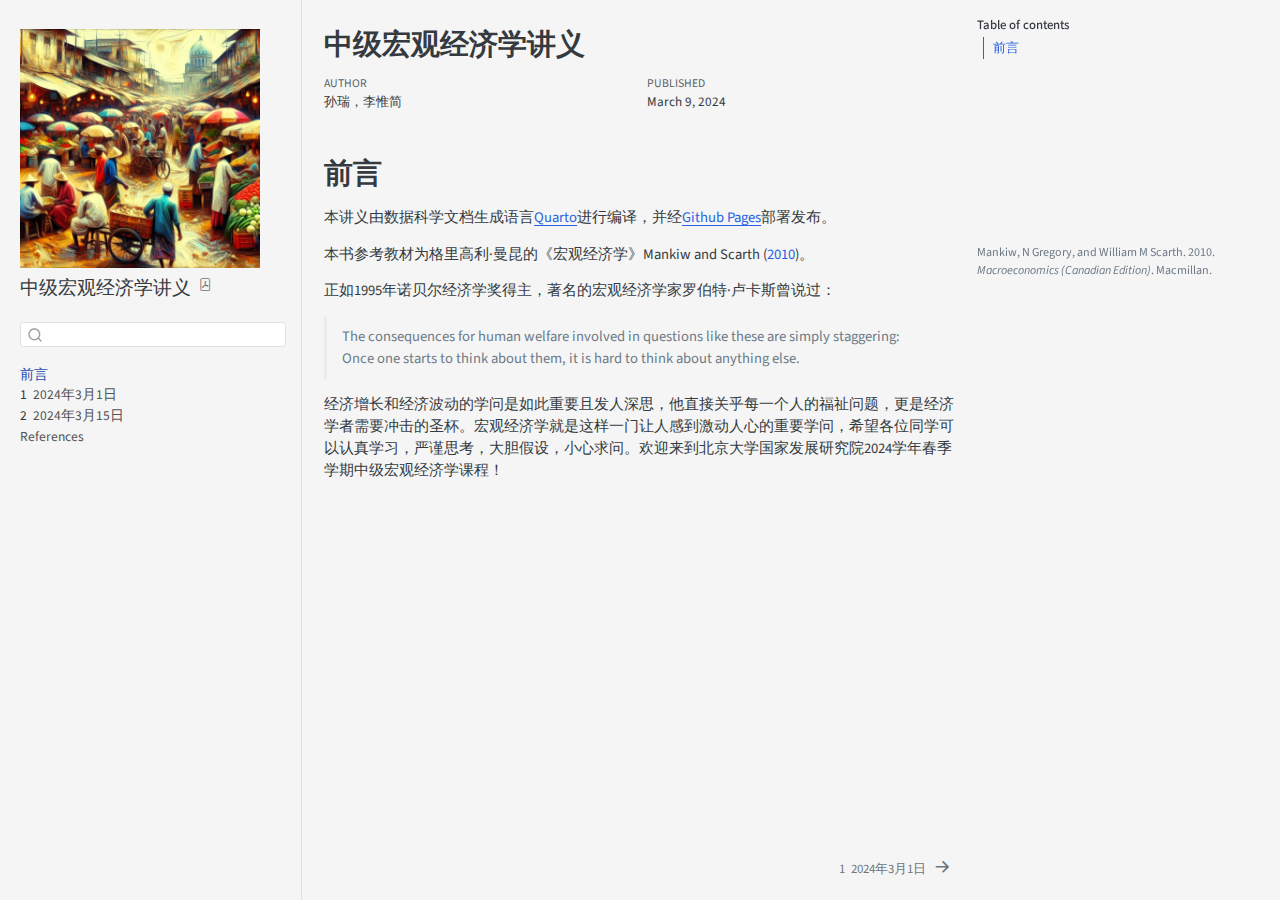
==== commit 2608ddff: "更新book" ====
--- a/docs/index.html
+++ b/docs/index.html
@@ -211,10 +211,13 @@
 <section id="前言" class="level1 unnumbered page-columns page-full">
 <h1 class="unnumbered">前言</h1>
 <p>本讲义由数据科学文档生成语言<a href="https://quarto.org/docs/books">Quarto</a>进行编译，并经<a href="https://pages.github.com/">Github Pages</a>部署发布。</p>
-<p>本书参考教材为格里高利·曼昆的《宏观经济学》<span class="citation" data-cites="mankiw2010macroeconomics">Mankiw and Scarth (<a href="references.html#ref-mankiw2010macroeconomics" role="doc-biblioref">2010</a>)</span>。</p>
+<p>本书参考教材为格里高利·曼昆的《宏观经济学》<span class="citation" data-cites="mankiw2010macroeconomics">Mankiw and Scarth (<a href="#ref-mankiw2010macroeconomics" role="doc-biblioref">2010</a>)</span>。</p>
 <div class="no-row-height column-margin column-container"><div id="ref-mankiw2010macroeconomics" class="csl-entry" role="listitem">
 Mankiw, N Gregory, and William M Scarth. 2010. <em>Macroeconomics (Canadian Edition)</em>. Macmillan.
-</div></div><p>正如1995年诺贝尔经济学奖得主，著名的宏观经济学家罗伯特·卢卡斯曾说过： &gt; The consequences for human welfare involved in questions like these are simply staggering: Once one starts to think about them, it is hard to think about anything else.</p>
+</div></div><p>正如1995年诺贝尔经济学奖得主，著名的宏观经济学家罗伯特·卢卡斯曾说过：</p>
+<blockquote class="blockquote">
+<p>The consequences for human welfare involved in questions like these are simply staggering: Once one starts to think about them, it is hard to think about anything else.</p>
+</blockquote>
 <p>经济增长和经济波动的学问是如此重要且发人深思，他直接关乎每一个人的福祉问题，更是经济学者需要冲击的圣杯。宏观经济学就是这样一门让人感到激动人心的重要学问，希望各位同学可以认真学习，严谨思考，大胆假设，小心求问。欢迎来到北京大学国家发展研究院2024学年春季学期中级宏观经济学课程！</p>
 
 
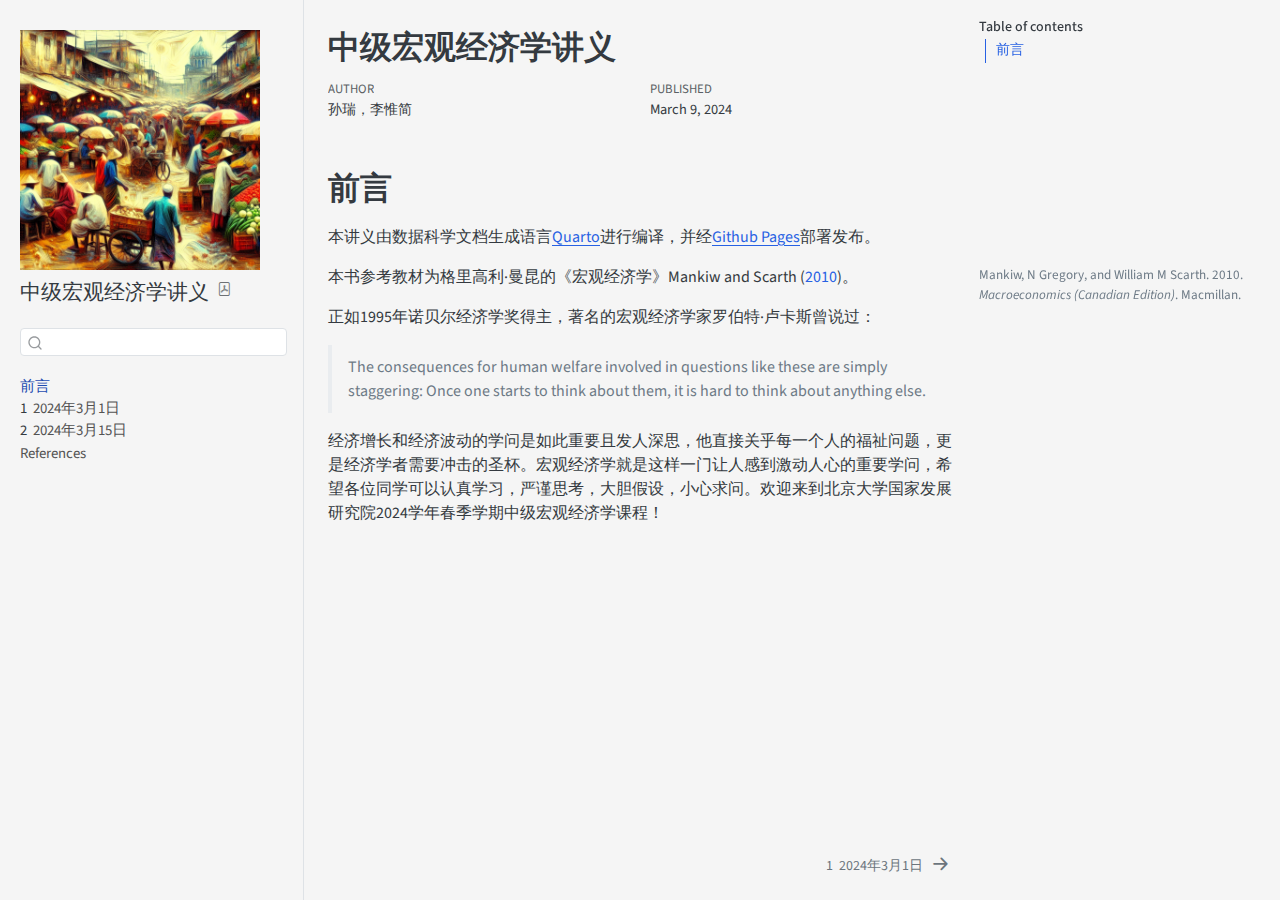
==== commit 7543ccfe: "更新ch2" ====
--- a/docs/index.html
+++ b/docs/index.html
@@ -211,7 +211,7 @@
 <section id="前言" class="level1 unnumbered page-columns page-full">
 <h1 class="unnumbered">前言</h1>
 <p>本讲义由数据科学文档生成语言<a href="https://quarto.org/docs/books">Quarto</a>进行编译，并经<a href="https://pages.github.com/">Github Pages</a>部署发布。</p>
-<p>本书参考教材为格里高利·曼昆的《宏观经济学》<span class="citation" data-cites="mankiw2010macroeconomics">Mankiw and Scarth (<a href="#ref-mankiw2010macroeconomics" role="doc-biblioref">2010</a>)</span>。</p>
+<p>本书参考教材为格里高利·曼昆的《宏观经济学》<span class="citation" data-cites="mankiw2010macroeconomics">Mankiw and Scarth (<a href="references.html#ref-mankiw2010macroeconomics" role="doc-biblioref">2010</a>)</span>。</p>
 <div class="no-row-height column-margin column-container"><div id="ref-mankiw2010macroeconomics" class="csl-entry" role="listitem">
 Mankiw, N Gregory, and William M Scarth. 2010. <em>Macroeconomics (Canadian Edition)</em>. Macmillan.
 </div></div><p>正如1995年诺贝尔经济学奖得主，著名的宏观经济学家罗伯特·卢卡斯曾说过：</p>
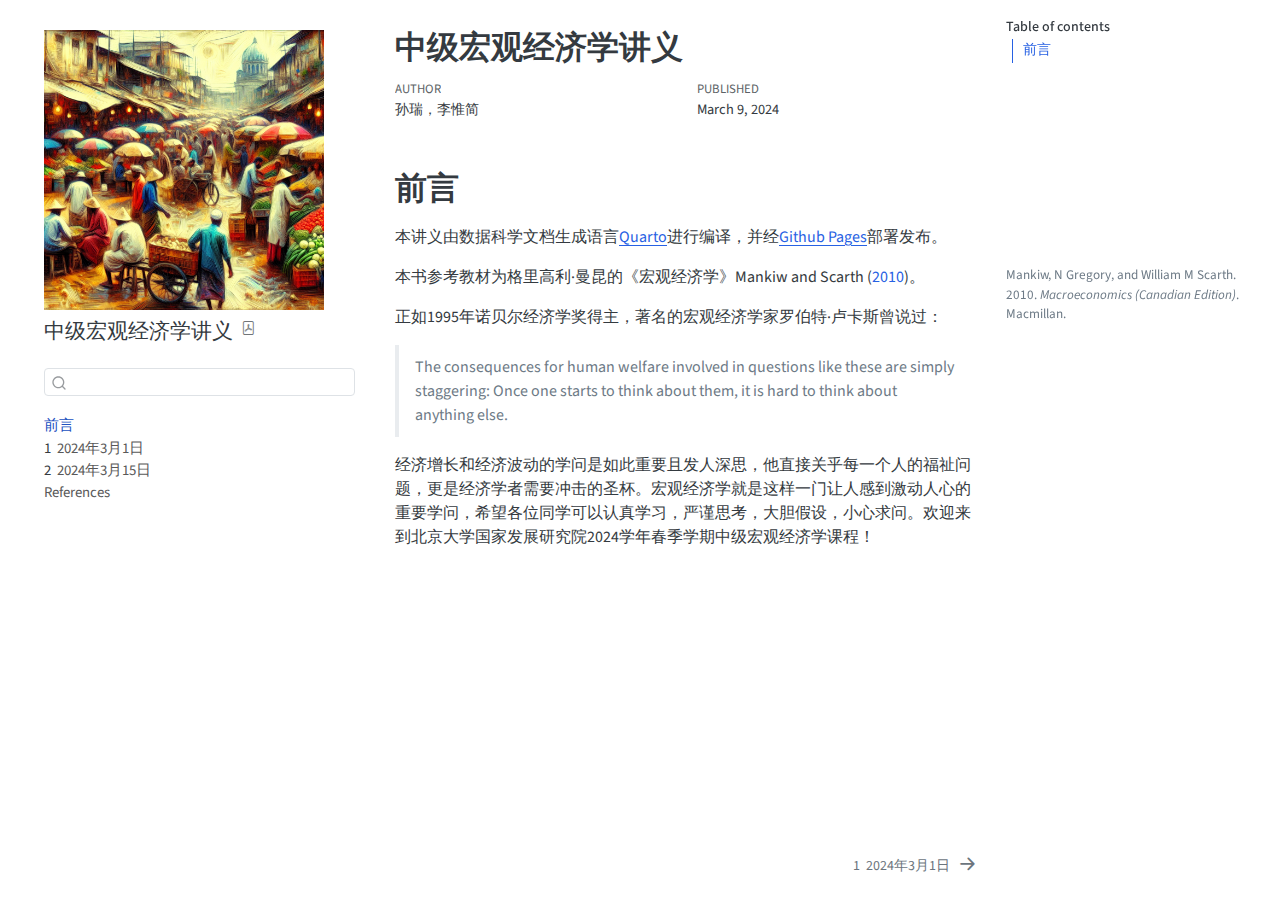
==== commit f517c2b0: "更新3月14日" ====
--- a/docs/index.html
+++ b/docs/index.html
@@ -96,7 +96,7 @@
 <link rel="stylesheet" href="custom.css">
 </head>
 
-<body class="nav-sidebar docked slimcontent">
+<body class="nav-sidebar floating slimcontent">
 
 <div id="quarto-search-results"></div>
   <header id="quarto-header" class="headroom fixed-top">
@@ -117,7 +117,7 @@
 <!-- content -->
 <div id="quarto-content" class="quarto-container page-columns page-rows-contents page-layout-article">
 <!-- sidebar -->
-  <nav id="quarto-sidebar" class="sidebar collapse collapse-horizontal quarto-sidebar-collapse-item sidebar-navigation docked overflow-auto">
+  <nav id="quarto-sidebar" class="sidebar collapse collapse-horizontal quarto-sidebar-collapse-item sidebar-navigation floating overflow-auto">
     <div class="pt-lg-2 mt-2 text-left sidebar-header sidebar-header-stacked">
       <a href="./index.html" class="sidebar-logo-link">
       <img src="./cover-economic-ai.png" alt="" class="sidebar-logo py-0 d-lg-inline d-none">
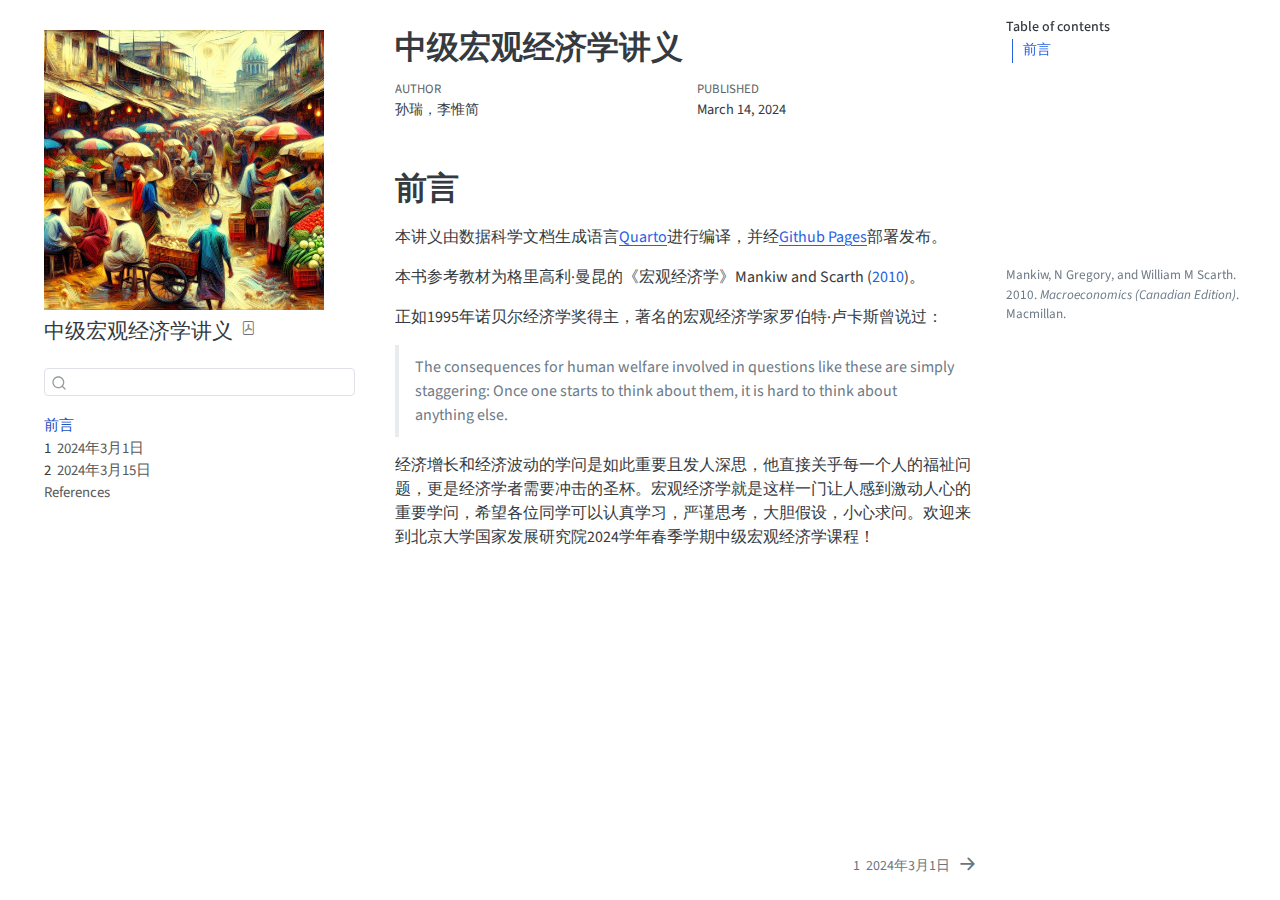
==== commit 086134d2: "更新3月14日" ====
--- a/docs/index.html
+++ b/docs/index.html
@@ -7,7 +7,7 @@
 <meta name="viewport" content="width=device-width, initial-scale=1.0, user-scalable=yes">
 
 <meta name="author" content="孙瑞，李惟简">
-<meta name="dcterms.date" content="2024-03-09">
+<meta name="dcterms.date" content="2024-03-14">
 
 <title>中级宏观经济学讲义</title>
 <style>
@@ -196,7 +196,7 @@
     <div>
     <div class="quarto-title-meta-heading">Published</div>
     <div class="quarto-title-meta-contents">
-      <p class="date">March 9, 2024</p>
+      <p class="date">March 14, 2024</p>
     </div>
   </div>
   
